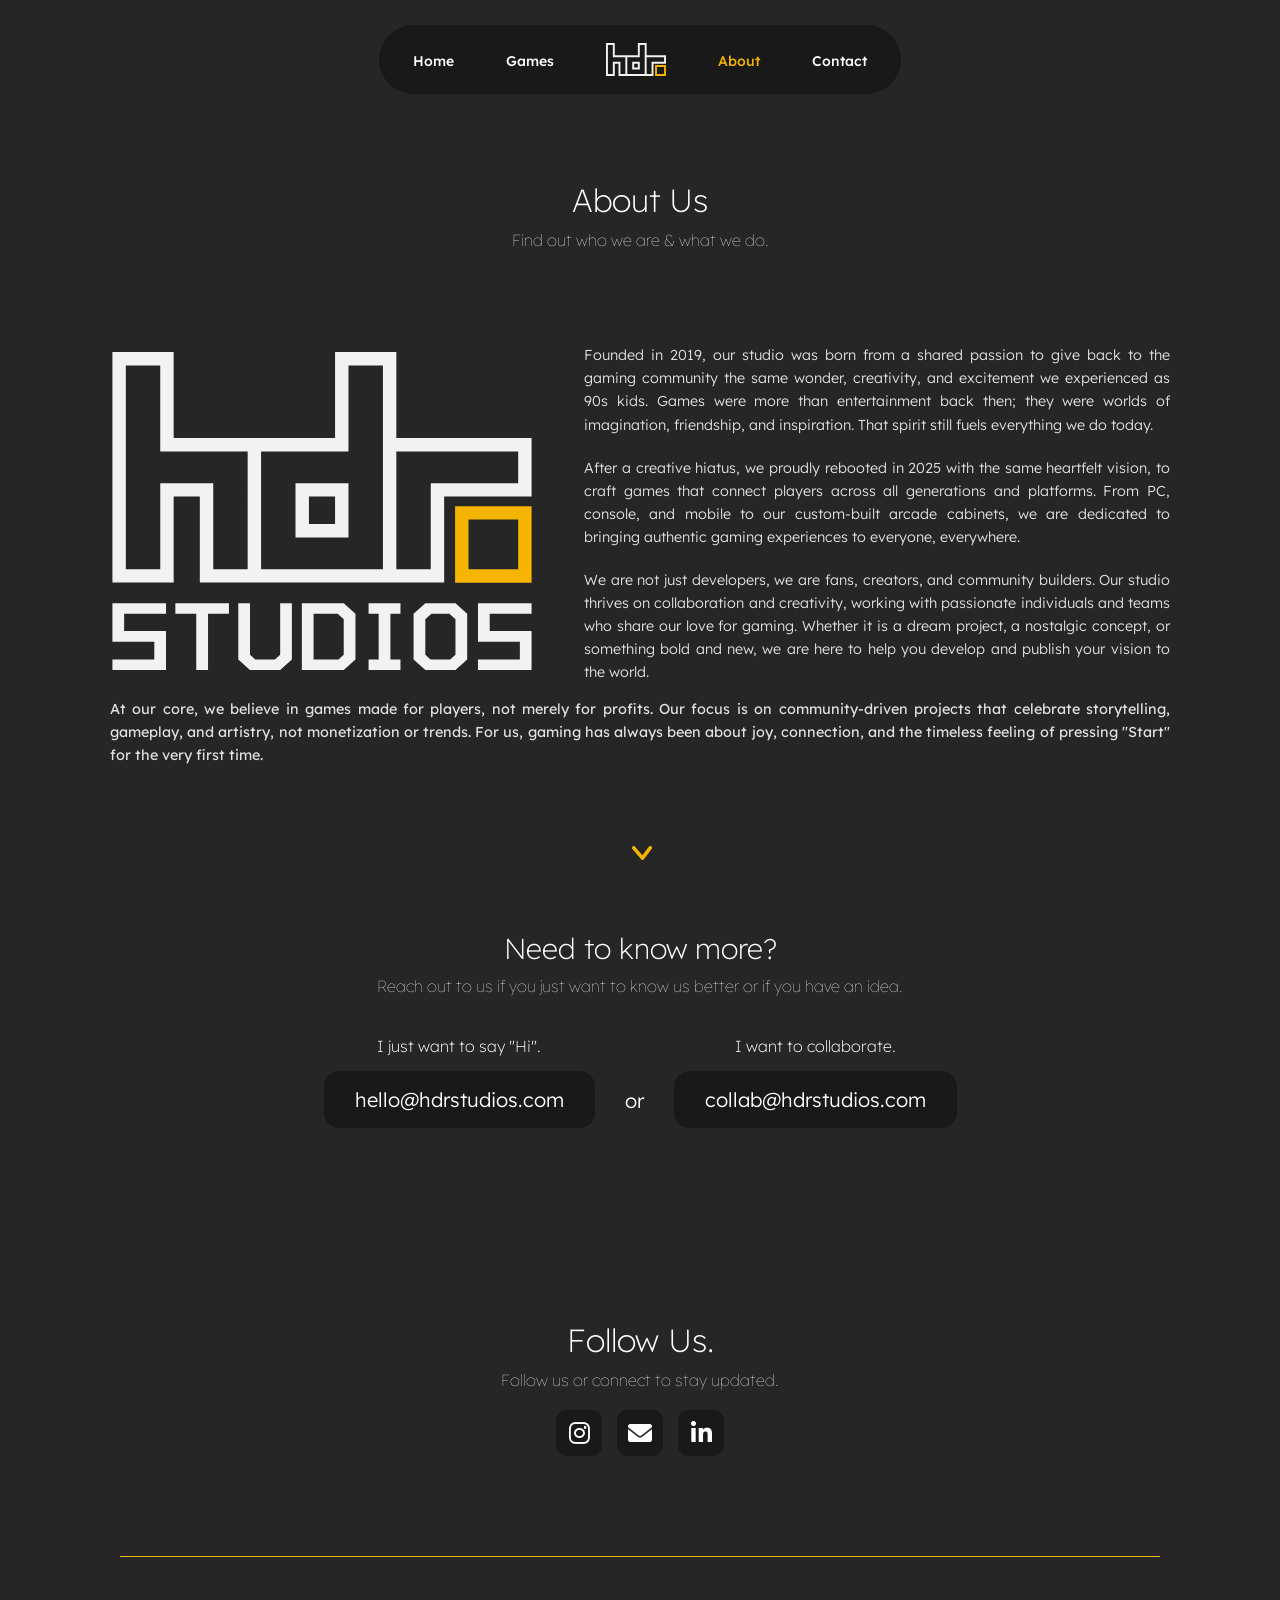
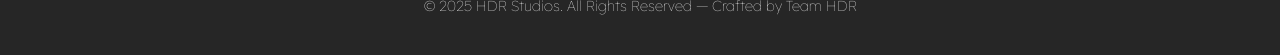
==== about.html @ 36325dc1 "Website Data Copied Copied the main files of the website." ====
<!DOCTYPE html>
<html lang="en">
<head>
    <meta charset="UTF-8">
    <meta name="viewport" content="width=device-width, initial-scale=1.0">
    <title>Homepage - HDR Studios</title>

    <link rel="preconnect" href="https://fonts.googleapis.com">
    <link rel="preconnect" href="https://fonts.gstatic.com" crossorigin>
    <link href="https://fonts.googleapis.com/css2?family=Lexend:wght@100..900&display=swap" rel="stylesheet">
    
    <link rel="stylesheet" href="https://cdnjs.cloudflare.com/ajax/libs/font-awesome/6.0.0-beta3/css/all.min.css">

    <link rel="stylesheet" href="styles.css">
</head>
<body>

    <header class="main-header">
        <nav class="main-nav">
            <ul>
                <li><a href="index.html">Home</a></li>
                <li><a href="games.html">Games</a></li>
                <li class="logo-item">
                    <a href="index.html">
                        <img src="Images/Header Logo.svg" alt="Company Logo" class="logo-image">
                    </a>
                </li>
                <li><a href="about.html" class="active">About</a></li>
                <li><a href="contact.html">Contact</a></li>
            </ul>
        </nav>
    </header>

    <main>
        <section class="about-intro-section">
            <div class="content-wrapper">
                
                <div class="showcase-header">
                    <h1 class="section-title">About Us</h1>
                    <p class="section-subtitle">Find out who we are & what we do.</p>
                </div>

                <div class="about-content-grid">
                    <div class="about-image-wrapper">
                        <img src="Images/Full Logo.svg" alt="About Us Image" class="about-img">
                    </div>

                    <div class="about-text-content">
                        <p>
                            Founded in 2019, our studio was born from a shared passion to give back to the gaming community the same wonder, creativity, and excitement we experienced as 90s kids. Games were more than entertainment back then; they were worlds of imagination, friendship, and inspiration. That spirit still fuels everything we do today.
                        </p>
                        <p>
                            After a creative hiatus, we proudly rebooted in 2025 with the same heartfelt vision, to craft games that connect players across all generations and platforms. From PC, console, and mobile to our custom-built arcade cabinets, we are dedicated to bringing authentic gaming experiences to everyone, everywhere.
                        </p>
                        <p>
                            We are not just developers, we are fans, creators, and community builders. Our studio thrives on collaboration and creativity, working with passionate individuals and teams who share our love for gaming. Whether it is a dream project, a nostalgic concept, or something bold and new, we are here to help you develop and publish your vision to the world.
                        </p>
                    </div>
                </div>

                <div class="about-full-text">
                        <p>
                    At our core, we believe in games made for players, not merely for profits. Our focus is on community-driven projects that celebrate storytelling, gameplay, and artistry, not monetization or trends. For us, gaming has always been about joy, connection, and the timeless feeling of pressing "Start" for the very first time.
                        </p>
                </div>
                
                <a href="#contact-section" class="scroll-down-link">
                <img src="Images/Arrow.svg" alt="Scroll Down" class="scroll-down-arrow">
            </a>

            </div>
        </section>

        <section class="about-contact-section" id="contact-section">
            <div class="content-wrapper">
                <h2 class="section-title" style="font-size: 1.8rem;">Need to know more?</h2>
                <p class="section-subtitle">Reach out to us if you just want to know us better or if you have an idea.</p>
                
                <div class="contact-options-container">
                    
                    <div class="contact-option">
                        <span class="contact-label">I just want to say "Hi".</span>
                        <a href="mailto:hello@hdrstudios.com" class="email-button">hello@hdrstudios.com</a>
                    </div>

                    <div class="contact-or">or</div>

                    <div class="contact-option">
                        <span class="contact-label">I want to collaborate.</span>
                        <a href="mailto:collab@hdrstudios.com" class="email-button">collab@hdrstudios.com</a>
                    </div>

                </div>
            </div>
        </section>

        <section class="social-section" id="about-page-social">
            <div class="content-wrapper">
                <h3 class="social-title">Follow Us.</h3>
                <p class="section-subtitle">Follow us or connect to stay updated.</p>
                <div class="social-links">
                    <a href="https://www.instagram.com/thehdrstudios" target="_blank" class="social-icon"><i class="fab fa-instagram"></i></a>
                    <a href="mailto:collab@hdrstudios.com" class="social-icon"><i class="fas fa-envelope"></i></a>
                    <a href="https://linkedin.com/thehdrstudios" target="_blank" class="social-icon"><i class="fab fa-linkedin-in"></i></a>
                </div>
            </div>
        </section>

    </main>

    <footer class="main-footer">
        <div class="content-wrapper">
            <p class="copyright-text">© 2025 HDR Studios. All Rights Reserved — Crafted by Team HDR</p>
        </div>
    </footer>

    <script src="script.js"></script>

</body>
</html>
---- styles.css ----
/* --- Global Styles --- */
:root {
    --dark-bg: #262626;
    --dark-bg-secondary: #191919;
    --text-light: #ffffff;
    --text-grey: #ffffff;
    --border-grey: #444;
    --brand-yellow: #f4b400;
}

html {
    scroll-behavior: smooth;
}

body {
    background-color: var(--dark-bg); 
    color: var(--text-light); 
    font-family: "Lexend", sans-serif;
    margin: 0;
    padding: 0;
    text-align: center; 
}

.content-wrapper {
    width: 100%;
    max-width: 1100px; 
    margin: 0 auto;
    padding: 0 20px;
    box-sizing: border-box;
}

section {
    padding: 60px 0;
}

.section-title {
    font-size: 2rem;
    font-weight: 200;
    margin: 0 0 10px 0;
}

.section-subtitle {
    font-size: 1rem;
    color: var(--text-grey);
    font-weight: 100;
    margin: 0 0 40px 0;
}

/* --- 1. Header & Navigation --- */
.main-header {
    padding: 25px 0;
    display: flex;
    justify-content: center;
    position: absolute; 

    top: 0;
    left: 0;
    width: 100%;
    z-index: 100;
}

.main-nav {
    background-color: var(--dark-bg-secondary);
    border-radius: 50px; 
    padding: 8px;
    border: none;
}

.main-nav ul {
    list-style: none;
    margin: 0;
    padding: 0;
    display: flex;
    align-items: center;
}

.main-nav li {
    margin: 0 8px;
}

.main-nav a {
    text-decoration: none;
    color: #ffffff;
    font-weight: 500;
    font-size: 14px;
    padding: 10px 18px;
    border-radius: 30px;
    transition: all 0.3s ease;
}

.main-nav a:hover {
    color: #bebebe;
}

.main-nav a.active {
    color: var(--brand-yellow);
}

.logo-item {
    margin: 0 15px;
    display: flex;       
    align-items: center; 
}

.logo-image {
    width: 60px;
    height: auto;
    display: block;
}

/* --- 2. Hero Section --- */
.hero-section {
    height: 100vh;
    display: flex;
    flex-direction: column;
    justify-content: center;
    align-items: center;
    padding: 0 0px; 
    box-sizing: border-box;
    position: relative; 
}

.hero-image {
    width: 50%;
    max-width: 650px; 
    height: auto;      
    margin: auto;
    margin-top: 200px;
    border-radius: 0px;
    object-fit: cover;
    background-color: transparent;
}

.tagline {
    color: var(--text-grey);
    font-size: 1.5rem;
    font-weight: 200;
    letter-spacing: 0.5px;
    margin-top: 120px;
}

.scroll-down-link {
    position: absolute;
    bottom: 40px; 
    left: 50%;
    transform: translateX(-40%);
    cursor: pointer;
    animation: bounce 2s infinite;
}

.scroll-down-arrow {
    width: 20px;
    height: auto;
    display: block;
}

/* --- Down Arrow Animation --- */
@keyframes bounce {
  0%, 20%, 50%, 80%, 100% {
    transform: translateY(0) translateX(-50%);
  }
  40% {
    transform: translateY(-15px) translateX(-50%);
  }
  60% {
    transform: translateY(-7px) translateX(-50%);
  }
}

/* --- 3. Game Carousel Section --- */
.game-carousel-section {
    position: relative;
}

#second-section
    {
        margin-top: -70px;
    }

.carousel-container {
    position: relative;
    display: flex;
    align-items: center;
    max-width: 100%;
    margin: 0 auto;
    padding: 0px 40px;
    box-sizing: border-box;
}

.carousel-wrapper {
    display: flex;
    overflow-x: scroll;
    scroll-snap-type: x mandatory;
    -webkit-overflow-scrolling: touch;
    padding: 20px 0;
    scrollbar-width: none;
}
.carousel-wrapper::-webkit-scrollbar {
    display: none;
}

.game-card {
    flex-shrink: 0; 
    width: 300px;
    height: 300px;
    margin: 0 15px;
    border-radius: 12px;
    background-color: var(--dark-bg-secondary);
    background-size: cover;
    background-position: center;
    overflow: hidden;
    display: flex;
    flex-direction: column;
    justify-content: space-between;
    text-align: left;
    padding: 15px;
    box-sizing: border-box;
    transition: transform 0.3s ease, box-shadow 0.3s ease;
    scroll-snap-align: start;
}

.game-card:hover {
    transform: translateY(-10px) translateZ(0);
    box-shadow: 5px 5px 5px rgba(0, 0, 0, 0.4);
    z-index: 20;
}

.carousel-nav-arrow {
    position: absolute;
    top: 50%;
    transform: translateY(-50%);
    border: none;
    border-radius: 50%;
    width: 45px;
    height: 45px;
    display: flex;
    justify-content: center;
    align-items: center;
    font-size: 1.5rem;
    color: var(--brand-yellow);
    cursor: pointer;
    transition: background-color 0.3s ease, border-color 0.3s ease, transform 0.3s ease;
    z-index: 10;
}

.carousel-nav-arrow:hover {
    color: var(--text-light);
}

.carousel-nav-arrow.prev {
    left: -20px;
    animation: moveleft 2s infinite;
}

.carousel-nav-arrow.next {
    right: 0px;
    animation: moveright 2s infinite;
}

body:has(.carousel-nav-arrow:hover) .carousel-nav-arrow {
    animation-play-state: paused;
    color:var(--brand-yellow);
}

/* --- Left Arrow Animation --- */
@keyframes moveleft {
  0%, 20%, 50%, 80%, 100% {
    transform: translateY(-50%) translateX(0px);
  }
  40% {
    transform: translateY(-50%) translateX(-10px);
  }
  60% {
    transform: translateY(-50%) translateX(-5px);
  }
}
/* --- Right Arrow Animation --- */
@keyframes moveright {
  0%, 20%, 50%, 80%, 100% {
    transform: translateY(-50%) translateX(0px);
  }
  40% {
    transform: translateY(-50%) translateX(10px);
  }
  60% {
    transform: translateY(-50%) translateX(5px);
  }
}

/* --- 4. CTA Section --- */
.cta-section {
    padding-top: 20px;
    margin-bottom: -50px;
}

.cta-button {
    display: inline-block;
    background-color: var(--dark-bg-secondary);
    color: var(--text-light);
    font-size: 1.25rem;
    font-weight: 300;
    padding: 20px 40px;
    border-radius: 15px;
    text-decoration: none;
    transition: all 0.3s ease;
    border: 1px solid var(--dark-bg-secondary);
    margin-top: -20px;
    position: relative;
    z-index: 1;
}

.cta-button:hover {
    transform: translateY(-2px);
    border-color: var(--brand-yellow);
}

/* --- 5. Social Section --- */
.social-section {
    padding-bottom: 40px;
}

.social-title {
    font-size: 2rem;
    font-weight: 200;
    color: var(--text-light);
    margin-bottom: 10px;
}

.social-links {
    display: flex;
    justify-content: center;
    gap: 15px;
    margin-top: -20px;
}

.social-icon {
    width: 44px;
    height: 44px;
    display: flex;
    justify-content: center;
    align-items: center;
    background-color: var(--dark-bg-secondary);
    border: 1px solid var(--dark-bg-secondary);
    border-radius: 10px;
    color: var(--text-light);
    text-decoration: none;
    font-size: 1.2rem;
    transition: all 0.3s ease;
}

.social-icon:hover {
    color: var(--text-light);
    border-color: var(--brand-yellow);
}
.social-icon i {
    font-size: 1.5rem;
}

/* --- 6. Footer --- */
.main-footer {
    padding: 40px 20px;
    border-top: 1px solid var(--brand-yellow);
    margin: auto;
    margin-top: 60px;
    max-width: 1000px;
    align-self: center;
}

.copyright-text {
    color: var(--text-light);
    font-size: 0.9rem;
    font-weight: 100;
    margin: 0;
}

/* --- Games Showcase Page Styles --- */

.showcase-section {
    padding-top: 180px; /* Space for the absolute header */
    padding-bottom: 80px;
}

.showcase-header {
    margin-bottom: 80px;
}

/* The Dark Card Container */
.showcase-card {
    background-color: var(--dark-bg-secondary);
    border-radius: 20px;
    padding: 30px;
    display: flex;
    align-items: center; /* Vertically center content */
    gap: 40px; /* Space between image and text */
    text-align: left; /* Reset alignment for text */
    box-shadow: 0 10px 30px rgba(0,0,0,0.2);
    transition: transform 0.3s ease;
}

.showcase-card:hover {
    transform: translateY(-5px);
}

/* === THE ZIG-ZAG LOGIC === */
.showcase-card:nth-of-type(even) {
    flex-direction: row-reverse;
}

/* Image styling */
.card-image-wrapper {
    flex: 0 0 250px;
    height: 250px;
    border-radius: 12px;
    overflow: hidden;
}

.card-img {
    width: 100%;
    height: 100%;
    object-fit: cover;
}

/* Text Content styling */
.card-content {
    flex: 1;
}

.game-title {
    font-size: 1.8rem;
    font-weight: 700;
    margin: 0 0 15px 0;
    color: var(--text-light);
}

.game-description {
    color: #ccc;
    font-size: 0.95rem;
    line-height: 1.6;
    margin-bottom: 25px;
    text-align: justify;
}

/* Platform Icons Area */
.platform-container {
    display: flex;
    align-items: center;
    gap: 10px;
}

.platform-label {
    font-weight: 600;
    font-size: 0.9rem;
    color: var(--text-light);
}

.platform-icons {
    display: flex;
    gap: 10px;
}

.platform-icons i {
    font-size: 1.4rem;
    color: var(--text-light);
    transition: color 0.3s ease;
}

/* Divider Lines */
.showcase-divider {
    height: 3px;
    width: 60%;
    background-color: var(--brand-yellow);
    margin: 50px auto;
    border-radius: 2px;
    opacity: 1;
}

/* Games Page Social Section */
#games-page-social {
    margin-top: -120px;
}

/* === MOBILE RESPONSIVENESS === */
@media (max-width: 768px) {
    .showcase-card, 
    .showcase-card:nth-of-type(even) {
        flex-direction: column;
        align-items: flex-start;
        gap: 20px;
    }

    .card-image-wrapper {
        width: 100%;
        height: auto;
        aspect-ratio: 16/9;
        flex: none;
    }
}

/* --- About Page Styles --- */

.about-intro-section {
    padding-top: 180px;
    padding-bottom: 80px;
    height: 100vh;
}

/* Flex layout for Image + Text */
.about-content-grid {
    display: flex;
    gap: 50px;
    align-items: flex-start;
    margin-top: 40px;
    text-align: left;
}

/* Image Styles */
.about-image-wrapper {
    flex: 0 0 40%;
}

.about-img {
    width: 100%;
    height: auto;
    display: block;
    aspect-ratio: 4/3;
    object-fit: contain;
    margin-top: 22px;
}

/* Text Styles */

.about-full-text {
    width: 100%;
    margin-top: -20px;
}

.about-full-text p {
    color: #e0e0e0;
    line-height: 1.6;
    font-size: 0.9rem;
    text-align: justify;
}

.about-text-content {
    flex: 1;
}

.about-text-content p {
    margin-bottom: 20px;
    line-height: 1.6;
    color: #e0e0e0;
    font-size: 0.9rem;
    font-weight: 300;
    text-align: justify;
}

/* --- Bottom Contact Section --- */
.about-contact-section {
    padding-top: 20px;
    padding-bottom: 100px;
    margin-top: -250px;
}

.contact-options-container {
    display: flex;
    justify-content: center;
    align-items: flex-end;
    gap: 30px;
    margin-top: 40px;
    flex-wrap: wrap;
}

.contact-option {
    display: flex;
    flex-direction: column;
    align-items: center;
    gap: 15px;
}

.contact-label {
    font-size: 1rem;
    color: var(--text-light);
    font-weight: 200;
}

.email-button {
    background-color: var(--dark-bg-secondary);
    color: #fff;
    padding: 15px 30px;
    border-radius: 15px;
    text-decoration: none;
    font-size: 1.25rem;
    font-weight: 300;
    border: 1px solid var(--dark-bg-secondary);
    transition: all 0.3s ease;
    text-align: center;
}

.email-button:hover {
    border-color: var(--brand-yellow);
    transform: translateY(-2px);
}

.contact-or {
    font-size: 1.25rem;
    color: var(--text-light);
    margin-bottom: 15px;
    font-weight: 300;
}

/* === MOBILE RESPONSIVENESS === */
@media (max-width: 900px) {
    .about-content-grid {
        flex-direction: column;
        gap: 30px;
    }
    
    .about-image-wrapper {
        width: 100%;
    }

    .contact-options-container {
        flex-direction: column;
        align-items: center;
        gap: 40px;
    }
    
    .contact-or {
        margin: -10px 0;
    }
}

/* --- Contact Page Styles --- */

.contact-page-section {
    padding-top: 180px;
    padding-bottom: 80px;
}

/* Grid Layout (Left Info, Right Form) */
.contact-content-grid {
    display: flex;
    gap: 50px; /* Space between text and form */
    margin-top: 60px;
    align-items: flex-start;
}

/* --- Left Column: Info --- */
.contact-info-wrapper {
    flex: 1;
    text-align: left;
    padding-top: 20px; /* Aligns visually with the form inputs */
}

.info-title {
    font-size: 2rem;
    font-weight: 200;
    margin: 0 0 10px 0;
    color: var(--text-light);
}

.info-subtitle {
    font-size: 1rem;
    font-weight: 100;
    color: var(--text-grey);
    margin-bottom: 40px;
    line-height: 1.5;
}

.info-block {
    margin-bottom: 30px;
}

.info-label {
    display: block;
    font-size: 0.9rem;
    color: var(--brand-yellow);
    margin-bottom: 8px;
}

.info-text {
    font-size: 1.1rem;
    font-weight: 100;
    color: var(--text-light);
    line-height: 1.6;
    margin: 0;
}

/* Social Icons */
.contact-social-icons {
    display: flex;
    gap: 15px;
    margin-top: -10px;
    justify-content: flex-start;
}

/* --- Right Column: Form --- */
.contact-form-wrapper {
    flex: 2;
    background-color: var(--dark-bg-secondary);
    padding: 40px;
    border-radius: 12px;
    box-shadow: 0 10px 30px rgba(0,0,0,0.3);
}

.main-contact-form {
    display: flex;
    flex-direction: column;
    gap: 20px;
}

.form-row {
    display: flex;
    gap: 20px;
}

/* Input Fields Styling */
.form-input {
    width: 100%;
    background-color: var(--dark-bg);
    border: 1px solid var(--dark-bg);
    border-radius: 6px;
    padding: 15px;
    font-size: 1rem;
    font-weight: 200;
    color: #fff;
    font-family: "Lexend", sans-serif;
    outline: none;
    transition: border-color 0.3s ease;
}

.form-input:focus {
    border-color: var(--brand-yellow);
}

.form-input::placeholder {
    color: #666;
}

.form-textarea {
    min-height: 150px;
    resize: vertical;
}

/* Button override */
.form-submit-btn {
    width: 100%;
    margin-top: 20px;
    border-radius: 15px;
    background-color: var(--dark-bg);
    border: 1px solid var(--dark-bg);
    cursor: pointer;
    font-size: 1.1rem;
    font-weight: 100;
}

.form-submit-btn:hover{
    border-color: var(--brand-yellow);
}

/* --- Mobile Responsiveness --- */
@media (max-width: 900px) {
    .contact-content-grid {
        flex-direction: column; /* Stack them */
        gap: 50px;
    }
    
    .contact-form-wrapper {
        width: 100%;
        padding: 25px;
    }
    
    /* Make inputs stack vertically on small phones */
    .form-row {
        flex-direction: column;
        gap: 15px;
    }
}
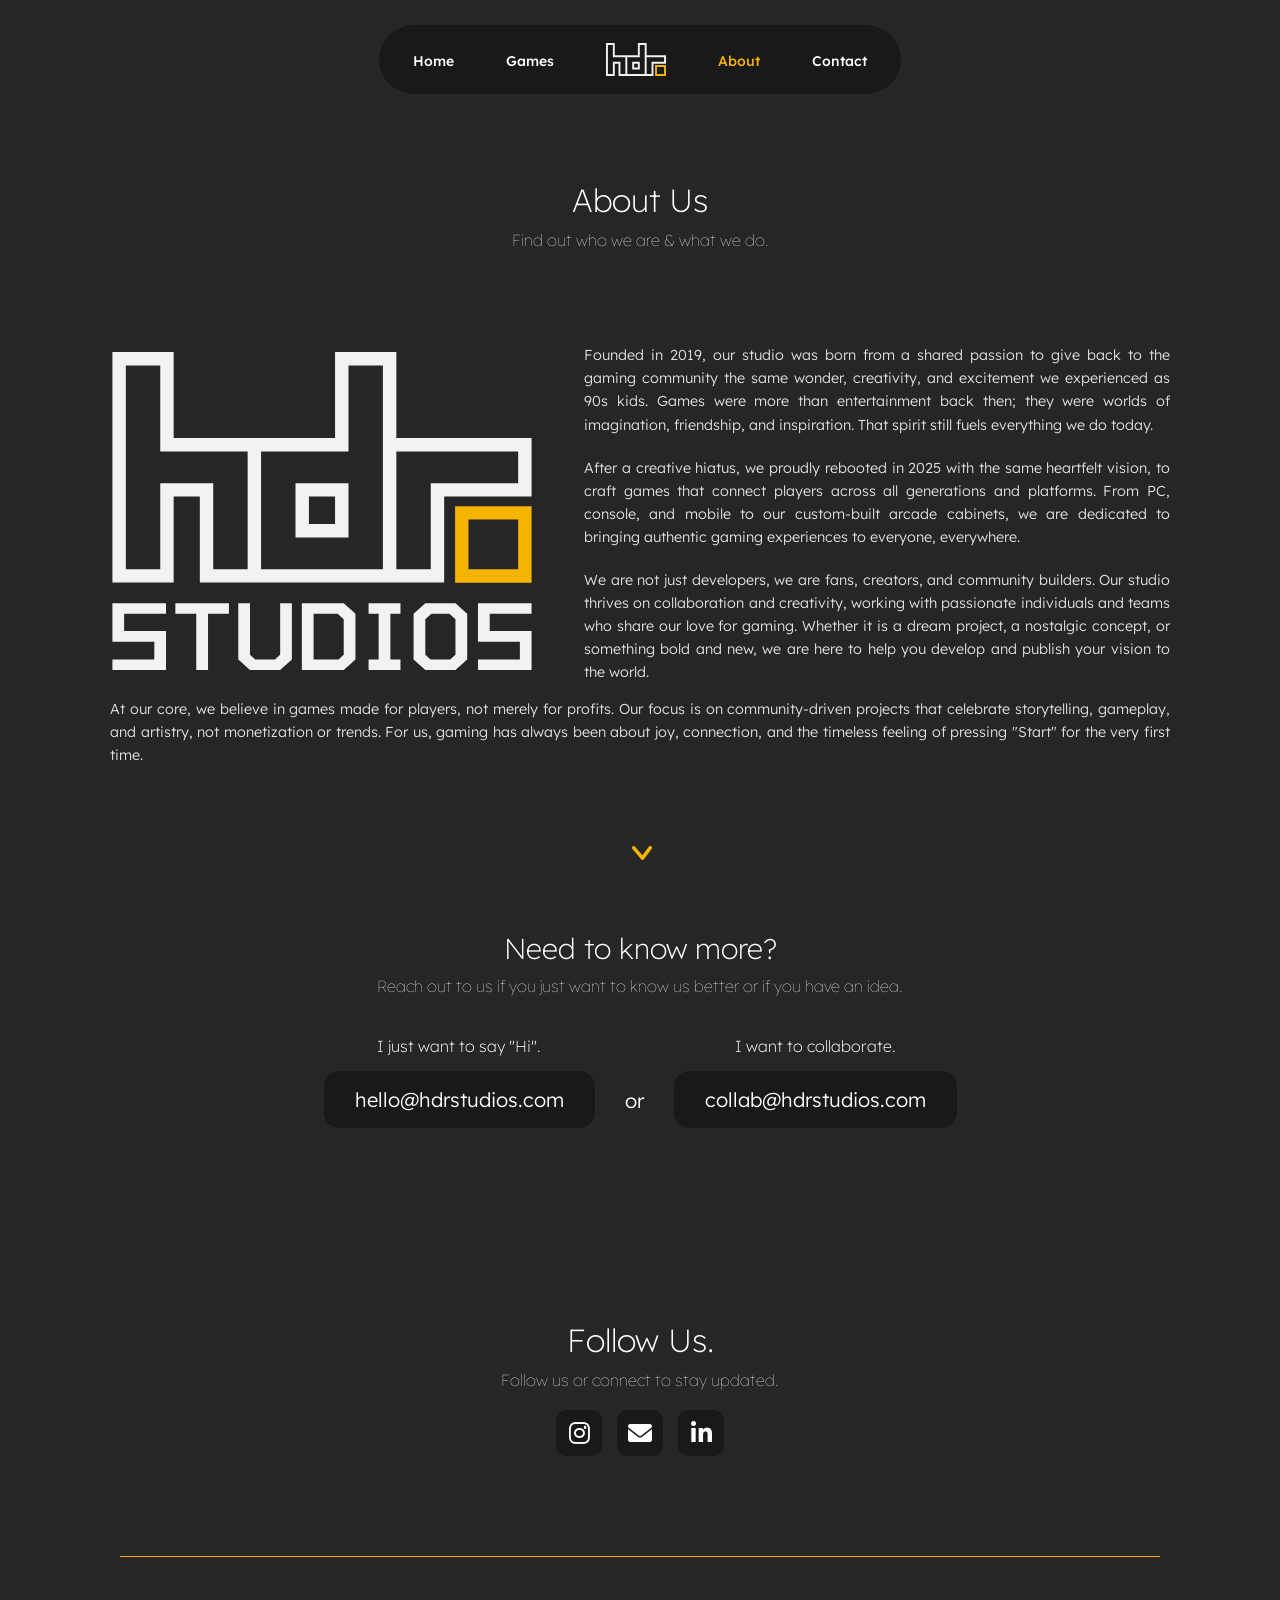
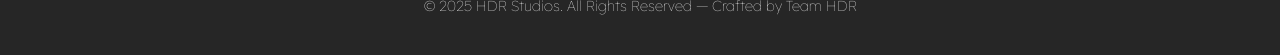
==== commit 764f06c7: ".gitignore added" ====
--- a/about.html
+++ b/about.html
@@ -22,7 +22,7 @@
                 <li><a href="games.html">Games</a></li>
                 <li class="logo-item">
                     <a href="index.html">
-                        <img src="Images/Header Logo.svg" alt="Company Logo" class="logo-image">
+                        <img src="Images/Header-Logo.svg" alt="Company Logo" class="logo-image">
                     </a>
                 </li>
                 <li><a href="about.html" class="active">About</a></li>
@@ -42,7 +42,7 @@
 
                 <div class="about-content-grid">
                     <div class="about-image-wrapper">
-                        <img src="Images/Full Logo.svg" alt="About Us Image" class="about-img">
+                        <img src="Images/Full-Logo.svg" alt="About Us Image" class="about-img">
                     </div>
 
                     <div class="about-text-content">
--- a/styles.css
+++ b/styles.css
@@ -538,6 +538,7 @@
     color: #e0e0e0;
     line-height: 1.6;
     font-size: 0.9rem;
+    font-weight: 300;
     text-align: justify;
 }
 
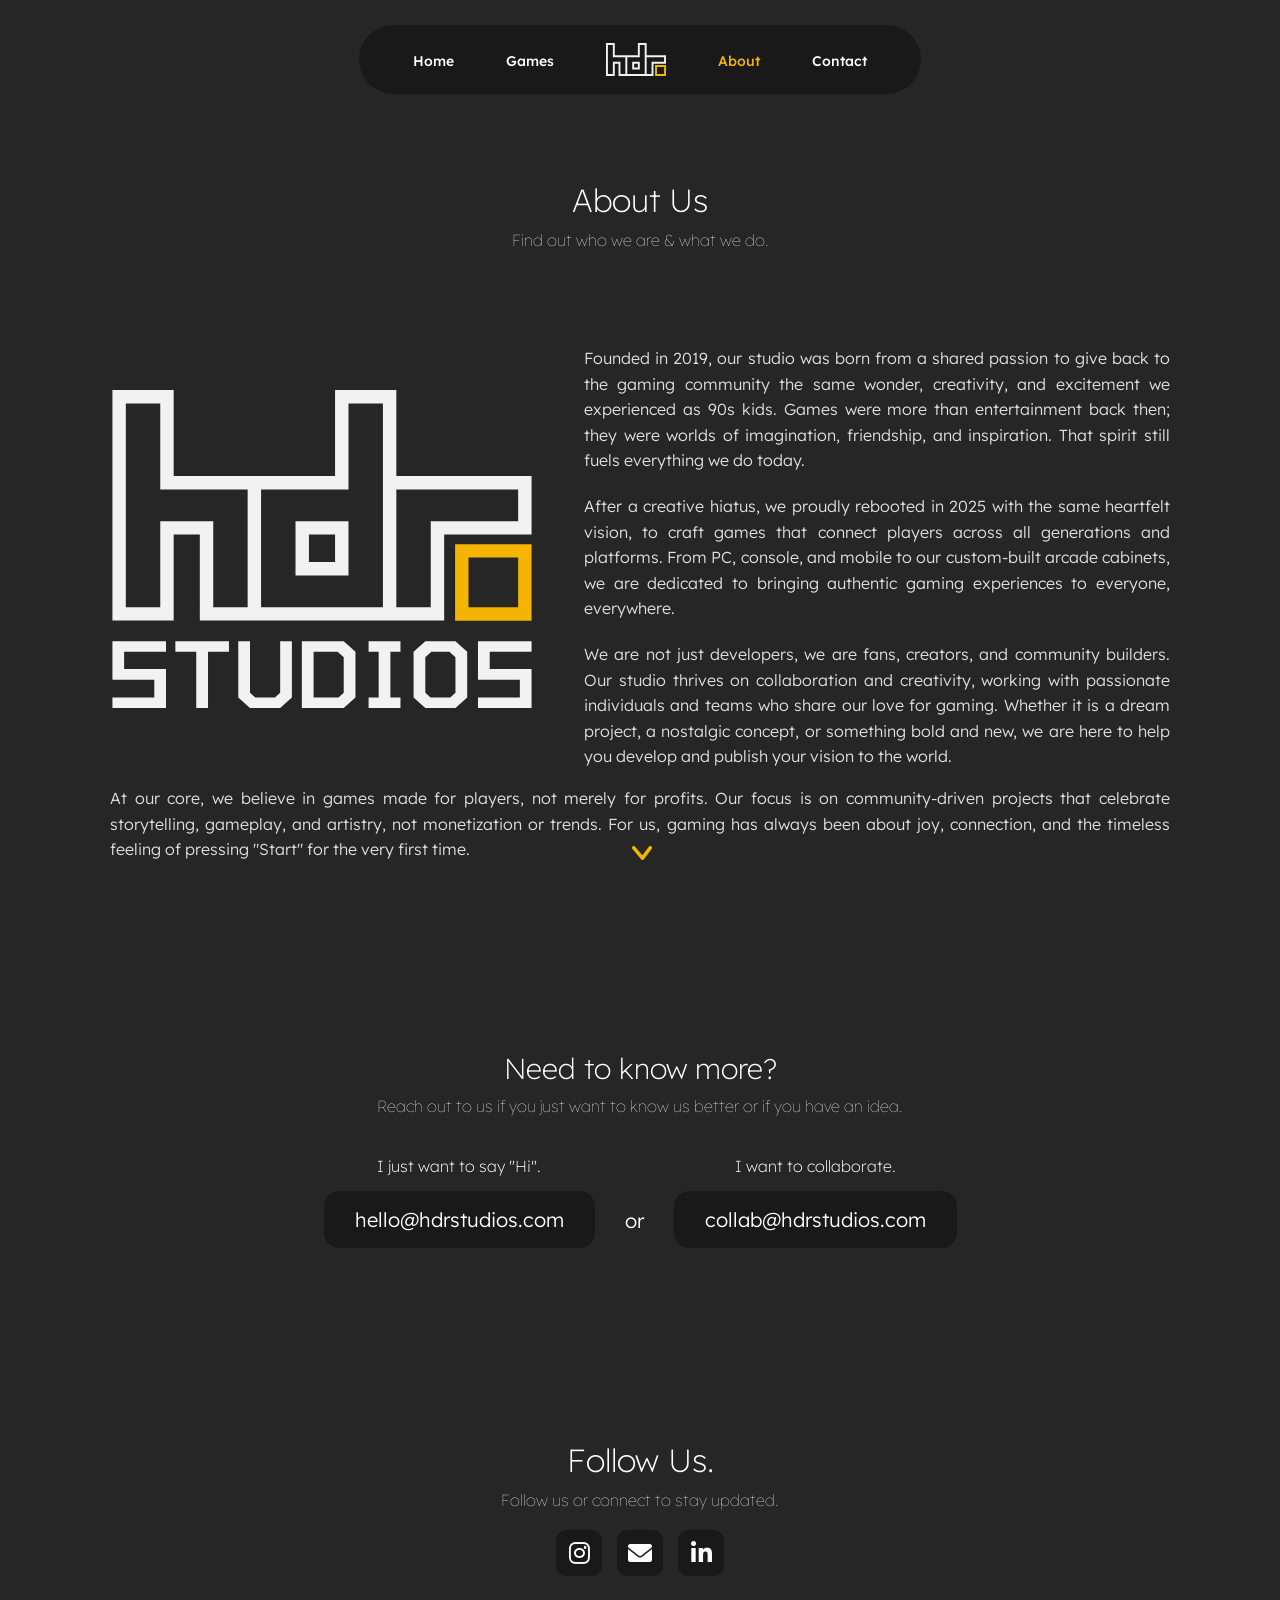
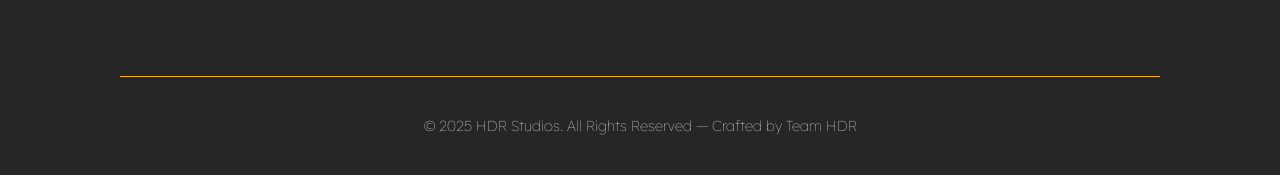
==== commit 4ea01a07: "Links Updated" ====
--- a/about.html
+++ b/about.html
@@ -3,7 +3,7 @@
 <head>
     <meta charset="UTF-8">
     <meta name="viewport" content="width=device-width, initial-scale=1.0">
-    <title>Homepage - HDR Studios</title>
+    <title>HDR Studios</title>
 
     <link rel="preconnect" href="https://fonts.googleapis.com">
     <link rel="preconnect" href="https://fonts.gstatic.com" crossorigin>
--- a/styles.css
+++ b/styles.css
@@ -68,7 +68,7 @@
 
 .main-nav ul {
     list-style: none;
-    margin: 0;
+    margin: 0 20px;
     padding: 0;
     display: flex;
     align-items: center;
@@ -106,6 +106,35 @@
     width: 60px;
     height: auto;
     display: block;
+}
+
+/* --- Mobile Responsiveness --- */
+@media (max-width: 900px) {
+.main-header {
+    padding: 25px 0;
+}
+
+.main-nav {
+    padding: 8px;
+    border-radius: 30px;
+}
+
+.main-nav li {
+    margin: 0 5px;
+}
+
+.main-nav a {
+    font-size: 14px;
+    padding: 6px 6px;
+}
+
+.logo-item {
+    margin: 0 5px;
+}
+
+.logo-image {
+    width: 60px;
+}
 }
 
 /* --- 2. Hero Section --- */
@@ -152,6 +181,13 @@
     width: 20px;
     height: auto;
     display: block;
+}
+/* --- Mobile Responsiveness --- */
+@media (max-width: 900px) {
+.hero-image {
+    width: 80%;
+    margin-top: 100px;
+}
 }
 
 /* --- Down Arrow Animation --- */
@@ -260,6 +296,14 @@
 body:has(.carousel-nav-arrow:hover) .carousel-nav-arrow {
     animation-play-state: paused;
     color:var(--brand-yellow);
+}
+/* --- Mobile Responsiveness --- */
+@media (max-width: 900px) {
+.game-card {
+    flex-shrink: 0; 
+    width: 280px;
+    height: 280px;
+}
 }
 
 /* --- Left Arrow Animation --- */
@@ -500,7 +544,7 @@
 
 .about-intro-section {
     padding-top: 180px;
-    padding-bottom: 80px;
+    padding-bottom: 200px;
     height: 100vh;
 }
 
@@ -524,7 +568,7 @@
     display: block;
     aspect-ratio: 4/3;
     object-fit: contain;
-    margin-top: 22px;
+    margin-top: 60px;
 }
 
 /* Text Styles */
@@ -537,7 +581,7 @@
 .about-full-text p {
     color: #e0e0e0;
     line-height: 1.6;
-    font-size: 0.9rem;
+    font-size: 1rem;
     font-weight: 300;
     text-align: justify;
 }
@@ -550,7 +594,7 @@
     margin-bottom: 20px;
     line-height: 1.6;
     color: #e0e0e0;
-    font-size: 0.9rem;
+    font-size: 1rem;
     font-weight: 300;
     text-align: justify;
 }
@@ -765,15 +809,504 @@
         flex-direction: column; /* Stack them */
         gap: 50px;
     }
-    
+
     .contact-form-wrapper {
         width: 100%;
         padding: 25px;
     }
-    
+
     /* Make inputs stack vertically on small phones */
     .form-row {
         flex-direction: column;
         gap: 15px;
     }
+}
+
+
+/* =======================================================
+   MOBILE ADAPTIVE LAYOUT (Tablets & Phones)
+   Added to make the site responsive without altering
+   the existing desktop / laptop presentation.
+   ======================================================= */
+
+/* --- Tablets & Large Phones (≤768px) --- */
+@media (max-width: 768px) {
+
+    /* Global section spacing & typography */
+    section {
+        padding: 50px 0;
+    }
+
+    .section-title {
+        font-size: 1.6rem;
+    }
+
+    .section-subtitle {
+        font-size: 0.95rem;
+        margin: 0 0 30px 0;
+    }
+
+    /* Header / Navigation */
+    .main-header {
+        padding: 15px 0;
+        top: 25px;
+    }
+
+    .main-nav {
+        padding: 6px;
+    }
+
+    .main-nav li {
+        margin: 0 1px;
+    }
+
+    .main-nav a {
+        font-size: 13px;
+        padding: 6px 10px;
+    }
+
+    .logo-item {
+        margin: 0 6px;
+    }
+
+    .logo-image {
+        width: 50px;
+    }
+
+    /* Hero */
+    .hero-section {
+        height: auto;
+        min-height: 100vh;
+        padding: 100px 0 60px;
+    }
+
+    .hero-image {
+        width: 85%;
+        margin-top: 40px;
+    }
+
+    .tagline {
+        font-size: 1.15rem;
+        margin-top: 60px;
+    }
+
+    .scroll-down-link {
+        bottom: 25px;
+    }
+
+    /* Game Carousels — break out of content-wrapper padding so the card
+       fills the full viewport width. Only the nav arrows take up space. */
+    .game-carousel-section .content-wrapper {
+        padding-left: 0;
+        padding-right: 0;
+    }
+
+    .game-carousel-section .section-title,
+    .game-carousel-section .section-subtitle {
+        padding-left: 20px;
+        padding-right: 20px;
+    }
+
+    .carousel-container {
+        max-width: 100%;
+        width: 100%;
+        padding: 0;
+        margin: 0;
+        box-sizing: border-box;
+        justify-content: center;
+        align-items: center;
+    }
+
+    .carousel-wrapper {
+        width: 70%;
+        flex: none;
+        margin: 0;
+        gap: 20px;
+    }
+
+    .game-card {
+        flex: 0 0 100%;
+        width: 100%;
+        max-width: 100%;
+        height: auto;
+        aspect-ratio: 1 / 1;
+        margin: 0;
+        box-sizing: border-box;
+    }
+
+    .carousel-nav-arrow {
+        display: flex;
+        position: relative;
+        top: auto;
+        transform: none;
+        width: 25px;
+        height: 25px;
+        font-size: 25px;
+        flex-shrink: 0;
+        border-radius: 0;
+        background: none;
+        margin: 0 20px;
+    }
+
+    .carousel-nav-arrow.prev {
+        left: auto;
+        animation: none;
+    }
+
+    .carousel-nav-arrow.next {
+        right: auto;
+        animation: none;
+    }
+
+    #second-section {
+        margin-top: -40px;
+    }
+
+    /* CTA */
+    .cta-section {
+        padding-top: 10px;
+        margin-bottom: -30px;
+    }
+
+    .cta-button {
+        font-size: 1rem;
+        padding: 16px 28px;
+    }
+
+    /* Social */
+    .social-title {
+        font-size: 1.6rem;
+    }
+
+    .social-icon {
+        width: 40px;
+        height: 40px;
+    }
+
+    .social-icon i {
+        font-size: 1.25rem;
+    }
+
+    /* Footer */
+    .main-footer {
+        margin-top: 40px;
+        padding: 30px 20px;
+    }
+
+    .copyright-text {
+        font-size: 0.8rem;
+        line-height: 1.5;
+    }
+
+    /* Games Showcase Page */
+    .showcase-section {
+        padding-top: 140px;
+        padding-bottom: 60px;
+    }
+
+    .showcase-header {
+        margin-bottom: 50px;
+    }
+
+    .showcase-card {
+        padding: 22px;
+        gap: 18px;
+    }
+
+    .card-image-wrapper {
+        max-width: 100%;
+    }
+
+    .game-title {
+        font-size: 1.4rem;
+        margin-bottom: 12px;
+    }
+
+    .game-description {
+        font-size: 0.9rem;
+        margin-bottom: 20px;
+    }
+
+    .platform-container {
+        flex-wrap: wrap;
+        gap: 8px;
+    }
+
+    .platform-label {
+        font-size: 0.85rem;
+    }
+
+    .platform-icons i {
+        font-size: 1.25rem;
+    }
+
+    .showcase-divider {
+        width: 80%;
+        margin: 35px auto;
+    }
+
+    #games-page-social {
+        margin-top: -80px;
+    }
+
+    /* About Page */
+    .about-intro-section {
+        height: auto;
+        padding-top: 140px;
+        padding-bottom: 80px;
+    }
+
+    .about-image-wrapper {
+        flex: 0 0 auto;
+        width: 100%;
+        max-width: 320px;
+        margin: 0 auto;
+    }
+
+    .about-img {
+        margin-top: 20px;
+    }
+
+    .about-text-content p,
+    .about-full-text p {
+        font-size: 0.95rem;
+    }
+
+    .about-contact-section {
+        margin-top: 0;
+        padding-top: 20px;
+        padding-bottom: 60px;
+    }
+
+    .about-intro-section .scroll-down-link {
+        display: none; /* Hide floating arrow to avoid overlap on stacked layout */
+    }
+
+    /* Contact Page */
+    .contact-page-section {
+        padding-top: 140px;
+        padding-bottom: 60px;
+    }
+
+    .contact-info-wrapper {
+        padding-top: 0;
+        text-align: center;
+    }
+
+    .contact-social-icons {
+        justify-content: center;
+    }
+
+    .info-title {
+        font-size: 1.6rem;
+    }
+
+    .info-subtitle {
+        margin-bottom: 30px;
+    }
+
+    .info-text {
+        font-size: 1rem;
+    }
+
+    .contact-form-wrapper {
+        padding: 22px;
+        width: 100%;
+        max-width: 100%;
+        box-sizing: border-box;
+    }
+
+    /* Prevent 100%-width inputs from overflowing their padded wrapper */
+    .form-input {
+        box-sizing: border-box;
+        max-width: 100%;
+    }
+
+    .main-contact-form {
+        width: 100%;
+    }
+}
+
+/* --- Small Phones (≤480px) --- */
+@media (max-width: 480px) {
+
+    .section-title {
+        font-size: 1.35rem;
+    }
+
+    .section-subtitle {
+        font-size: 0.85rem;
+    }
+
+    /* Header / Navigation fits narrow screens */
+    .main-header {
+        padding: 12px 0;
+        top: 25px;
+    }
+
+    .main-nav {
+        padding: 5px;
+    }
+
+    .main-nav li {
+        margin: 0 1px;
+    }
+
+    .main-nav a {
+        font-size: 11px;
+        padding: 6px 7px;
+    }
+
+    .logo-item {
+        margin: 0 3px;
+    }
+
+    .logo-image {
+        width: 42px;
+    }
+
+    /* Hero */
+    .hero-section {
+        padding: 90px 0 50px;
+    }
+
+    .hero-image {
+        width: 90%;
+        margin-top: 30px;
+    }
+
+    .tagline {
+        font-size: 1rem;
+        margin-top: 45px;
+    }
+
+    /* Carousel — card dimensions inherited from the ≤768px rules. */
+
+    /* CTA */
+    .cta-button {
+        font-size: 0.95rem;
+        padding: 14px 22px;
+    }
+
+    /* Social */
+    .social-title {
+        font-size: 1.4rem;
+    }
+
+    .social-icon {
+        width: 38px;
+        height: 38px;
+    }
+
+    .social-icon i {
+        font-size: 1.1rem;
+    }
+
+    /* Footer */
+    .main-footer {
+        padding: 25px 15px;
+        margin-top: 30px;
+    }
+
+    .copyright-text {
+        font-size: 0.75rem;
+    }
+
+    /* Games Showcase */
+    .showcase-section {
+        padding-top: 120px;
+    }
+
+    .showcase-card {
+        padding: 18px;
+        border-radius: 15px;
+    }
+
+    .game-title {
+        font-size: 1.25rem;
+    }
+
+    .game-description {
+        font-size: 0.85rem;
+        line-height: 1.55;
+    }
+
+    .showcase-divider {
+        width: 85%;
+        margin: 28px auto;
+    }
+
+    /* About */
+    .about-intro-section {
+        padding-top: 120px;
+        padding-bottom: 60px;
+    }
+
+    .about-image-wrapper {
+        max-width: 260px;
+    }
+
+    .about-text-content p,
+    .about-full-text p {
+        font-size: 0.9rem;
+    }
+
+    .email-button {
+        font-size: 1.05rem;
+        padding: 13px 22px;
+    }
+
+    /* Contact */
+    .contact-page-section {
+        padding-top: 120px;
+    }
+
+    .info-title {
+        font-size: 1.4rem;
+    }
+
+    .contact-form-wrapper {
+        padding: 18px;
+        border-radius: 10px;
+        width: 100%;
+        max-width: 100%;
+        box-sizing: border-box;
+    }
+
+    .form-input {
+        padding: 12px;
+        font-size: 0.95rem;
+        box-sizing: border-box;
+        max-width: 100%;
+    }
+
+    .form-textarea {
+        min-height: 120px;
+    }
+
+    .form-submit-btn {
+        font-size: 1rem;
+        padding: 14px 20px;
+    }
+}
+
+/* --- Extra Small Phones (≤360px) --- */
+@media (max-width: 360px) {
+
+    .main-nav a {
+        font-size: 10px;
+        padding: 5px 5px;
+    }
+
+    .main-nav li {
+        margin: 0px;
+    }
+
+    .logo-image {
+        width: 36px;
+    }
+
+    .tagline {
+        font-size: 0.95rem;
+    }
 }
